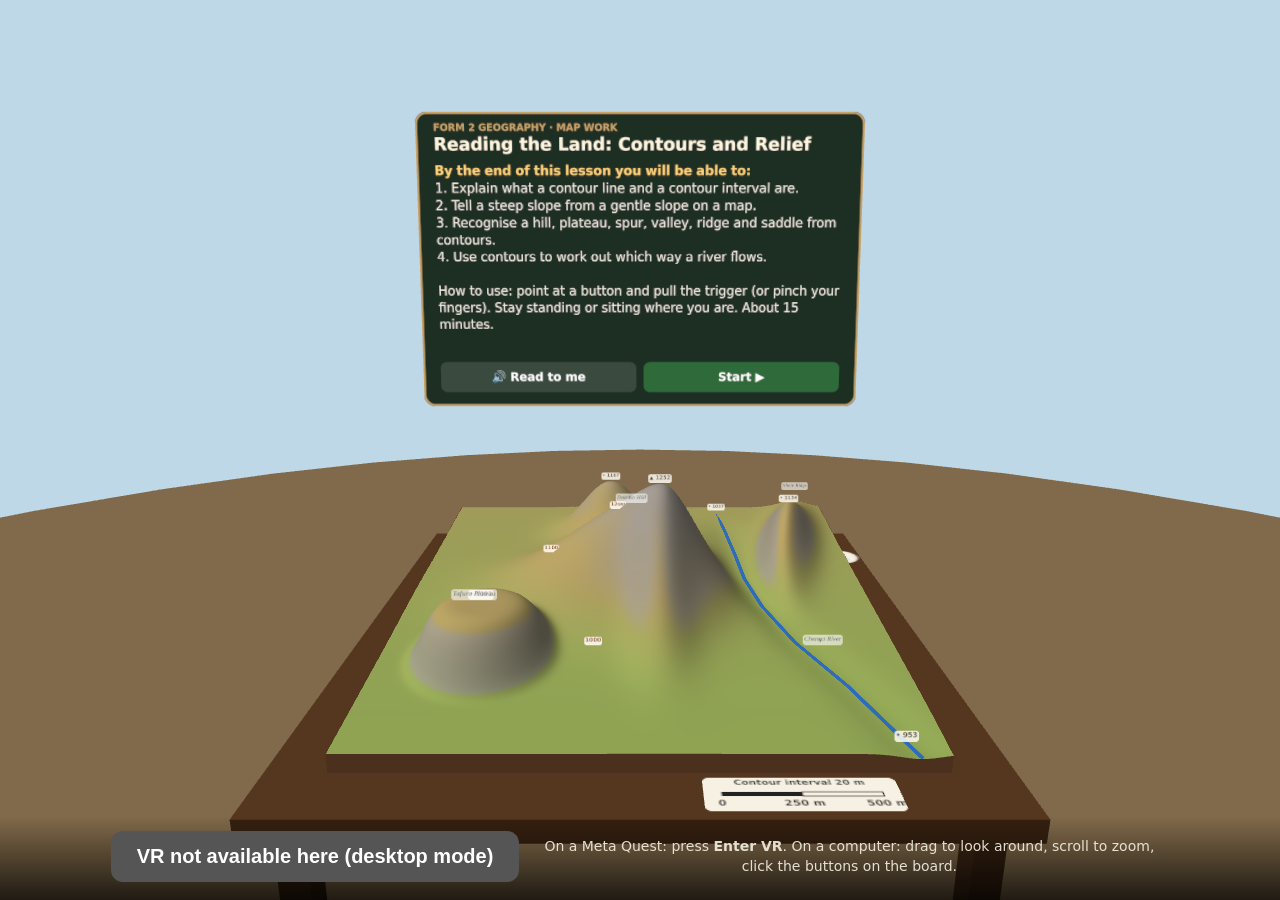
==== geography-contours/index.html @ 37a239b0 "Add Form 2 geography VR lesson: contours and relief Static WebXR lesson for the Meta Quest Browser i" ====
<!doctype html>
<html lang="en">
<head>
<meta charset="utf-8">
<meta name="viewport" content="width=device-width, initial-scale=1">
<title>Reading the Land: Contours and Relief</title>
<meta name="description" content="Form 2 Geography (Zimbabwe) VR lesson: build contour lines, flatten a hill into a map, find landforms and test yourself. Runs in the Meta Quest browser.">
<style>
  :root { --ink:#1d2a1f; --paper:#f6f1e3; --accent:#b5651d; --btn:#2f6b3a; }
  html,body { margin:0; height:100%; background:#0e1a12; color:var(--paper); font-family: system-ui, -apple-system, "Segoe UI", Roboto, sans-serif; overflow:hidden; }
  #app { position:fixed; inset:0; }
  #overlay { position:fixed; left:0; right:0; bottom:0; padding:14px 16px 18px; display:flex; flex-wrap:wrap; gap:10px; align-items:center; justify-content:center;
             background:linear-gradient(transparent, rgba(0,0,0,.75)); pointer-events:none; }
  #overlay > * { pointer-events:auto; }
  #enter { font-size:20px; font-weight:700; padding:14px 26px; border-radius:12px; border:0; background:var(--btn); color:#fff; cursor:pointer; }
  #enter[disabled] { background:#555; cursor:default; }
  #hint { font-size:14px; max-width:640px; text-align:center; opacity:.9; line-height:1.4; }
  #loading { position:fixed; inset:0; display:flex; align-items:center; justify-content:center; font-size:18px; }
</style>
</head>
<body>
<div id="loading">Loading the landscape…</div>
<div id="app"></div>
<div id="overlay">
  <button id="enter" disabled>Checking for VR…</button>
  <div id="hint">On a Meta Quest: press <b>Enter VR</b>. On a computer: drag to look around, scroll to zoom, click the buttons on the board.</div>
</div>
<script type="importmap">
{ "imports": { "three": "./vendor/three.module.min.js" } }
</script>
<script type="module" src="./app.js"></script>
</body>
</html>
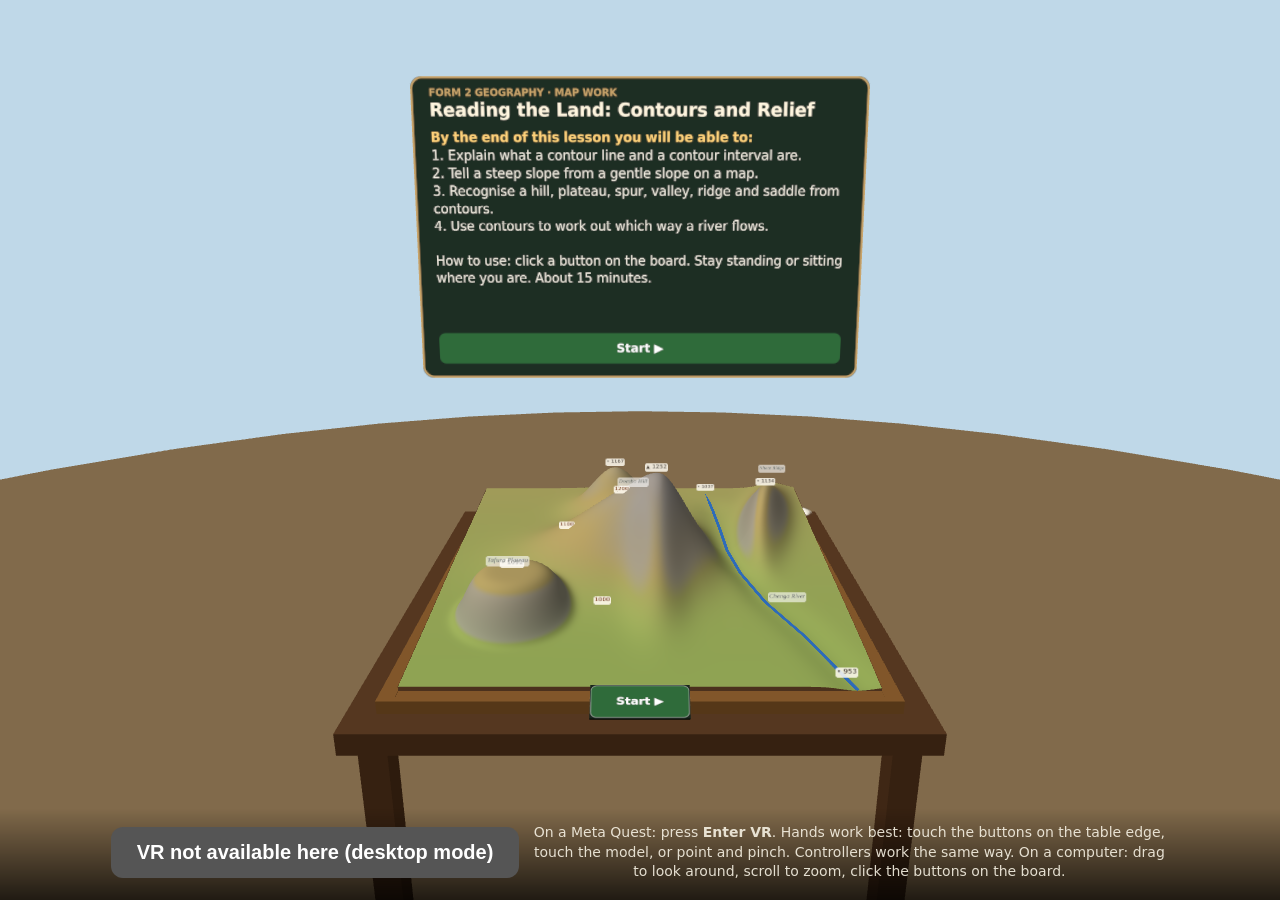
==== commit 71d8c10d: "Geography: hands-first input and reach (G1-G4, G9, G10, G12) - Uses shared/xr-input.js; camera now s" ====
--- a/geography-contours/index.html
+++ b/geography-contours/index.html
@@ -15,15 +15,17 @@
   #enter { font-size:20px; font-weight:700; padding:14px 26px; border-radius:12px; border:0; background:var(--btn); color:#fff; cursor:pointer; }
   #enter[disabled] { background:#555; cursor:default; }
   #hint { font-size:14px; max-width:640px; text-align:center; opacity:.9; line-height:1.4; }
+  #result { position:fixed; top:12px; right:12px; max-width:320px; background:rgba(246,241,227,.95); color:#1d2a1f; padding:10px 14px; border-radius:10px; font-size:14px; line-height:1.45; }
   #loading { position:fixed; inset:0; display:flex; align-items:center; justify-content:center; font-size:18px; }
 </style>
 </head>
 <body>
 <div id="loading">Loading the landscape…</div>
 <div id="app"></div>
+<div id="result" hidden></div>
 <div id="overlay">
   <button id="enter" disabled>Checking for VR…</button>
-  <div id="hint">On a Meta Quest: press <b>Enter VR</b>. On a computer: drag to look around, scroll to zoom, click the buttons on the board.</div>
+  <div id="hint">On a Meta Quest: press <b>Enter VR</b>. Hands work best: touch the buttons on the table edge, touch the model, or point and pinch. Controllers work the same way. On a computer: drag to look around, scroll to zoom, click the buttons on the board.</div>
 </div>
 <script type="importmap">
 { "imports": { "three": "./vendor/three.module.min.js" } }
